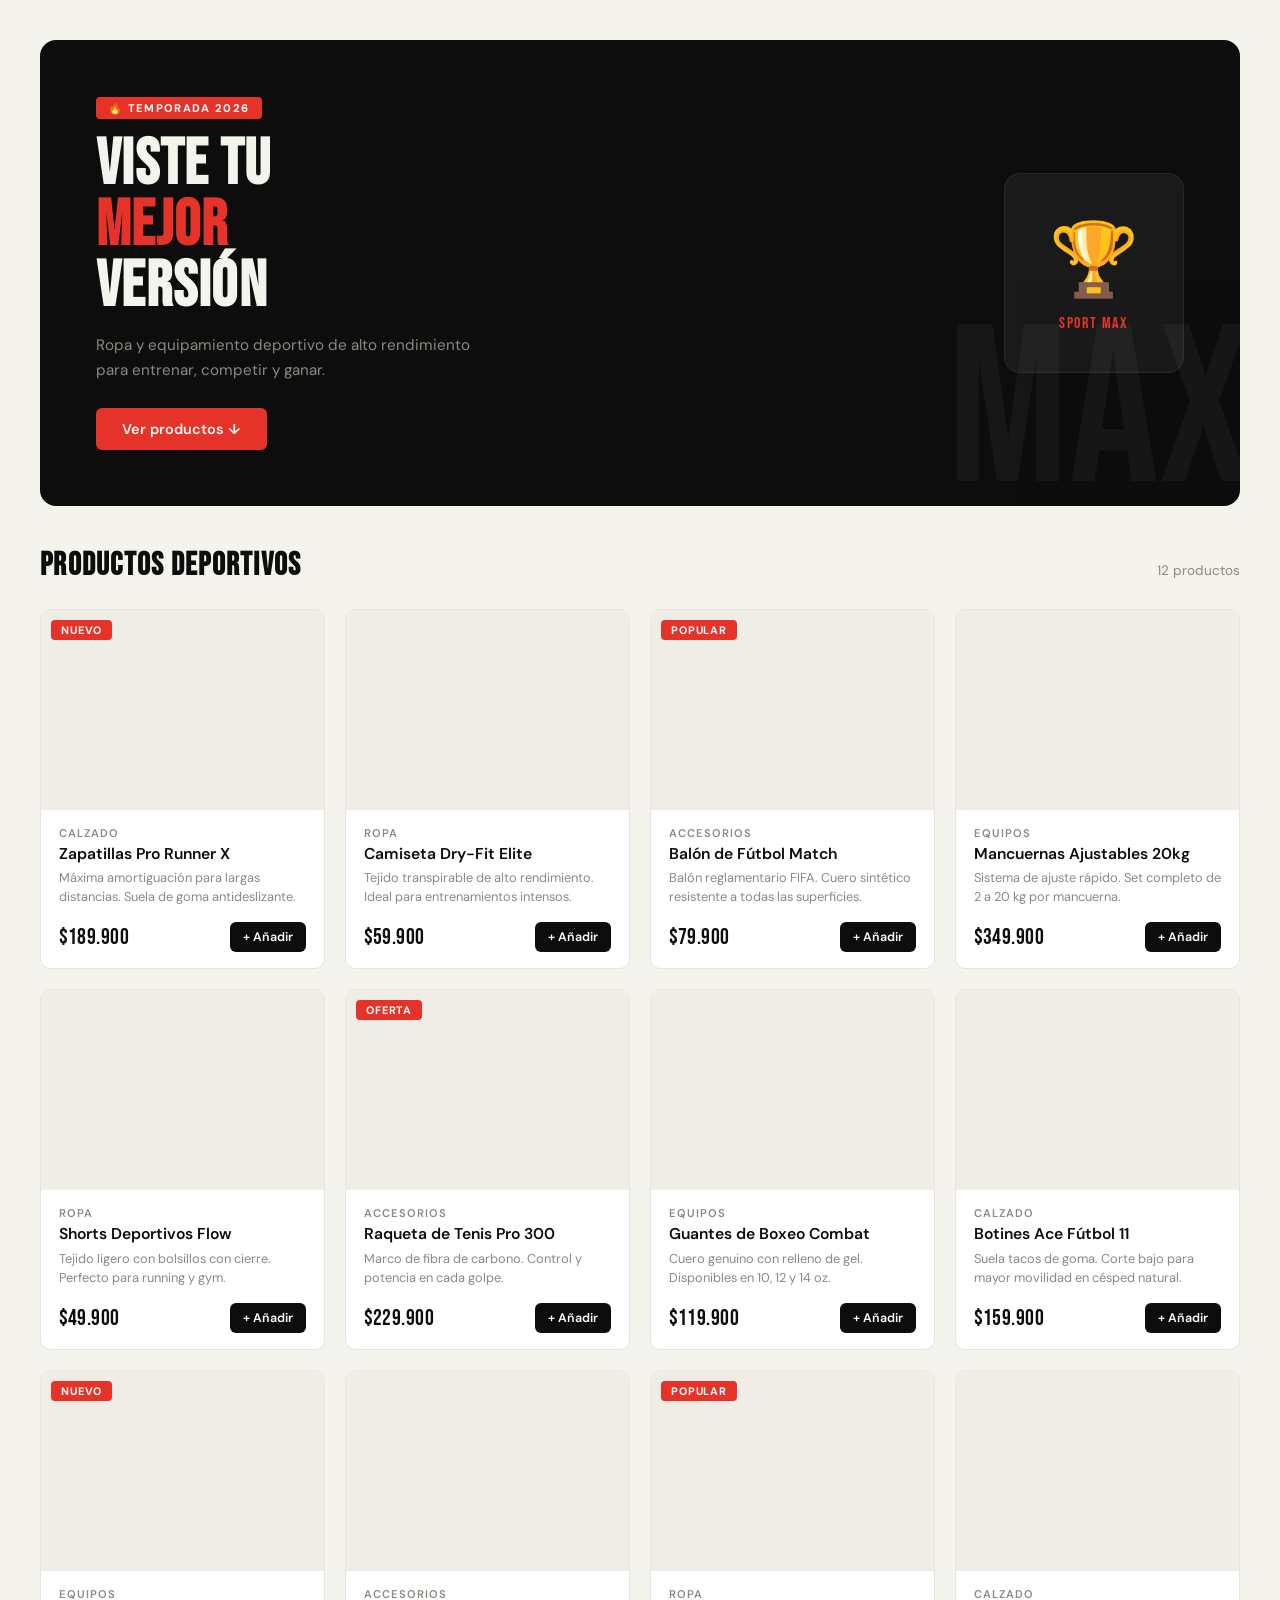
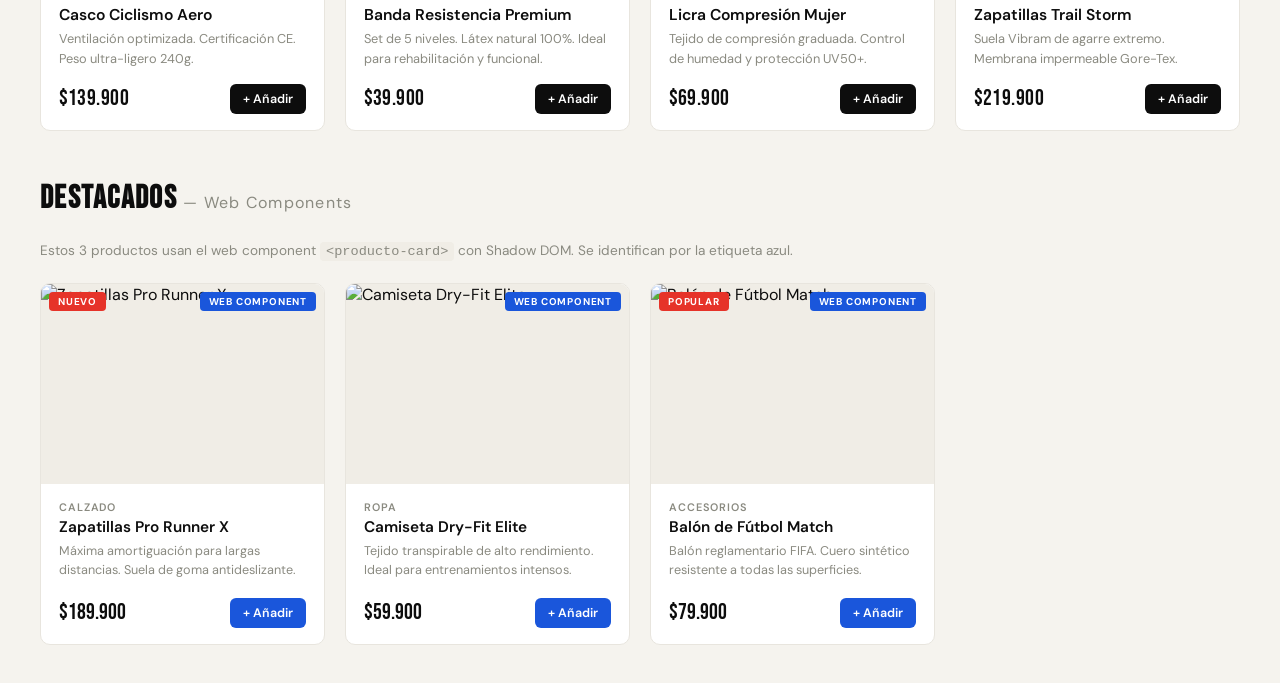
==== sportmax/sportmax/index.html @ 660e4b26 "agregue archivos probados y con errores corregidos" ====
<!DOCTYPE html>
<html lang="es">
<head>
  <meta charset="UTF-8">
  <meta name="viewport" content="width=device-width, initial-scale=1.0">
  <title>SportMax — Tienda Deportiva</title>
  <link rel="stylesheet" href="css/styles.css">
</head>

<body>

  <!-- header: se carga desde components/header.html -->
  <div id="contenedor-header"></div>

  <div class="page-wrapper">

    <!-- sidebar: se carga desde components/sidebar.html -->
    <div id="contenedor-sidebar"></div>

    <main class="main-content">

      <section class="hero">
        <div class="hero-content">
          <span class="hero-badge">🔥 Temporada 2026</span>
          <h1>Viste Tu<br><em>Mejor</em><br>Versión</h1>
          <p>Ropa y equipamiento deportivo de alto rendimiento para entrenar, competir y ganar.</p>
          <a class="btn-primary" href="#productos">Ver productos ↓</a>
        </div>
        <div class="hero-card">
          <div class="hero-emoji-big">🏆</div>
          <div class="hero-tag">SPORT MAX</div>
        </div>
      </section>

      <!-- productos renderizados con el template -->
      <section id="productos">
        <div class="section-header">
          <h2 class="section-title">Productos Deportivos</h2>
          <span class="products-count" id="conteoProductos">Cargando...</span>
        </div>
        <div class="products-grid" id="gridProductos"></div>
      </section>

      <!-- productos renderizados con el web component -->
      <section style="margin-top: 3rem;">
        <div class="section-header">
          <h2 class="section-title">
            Destacados
            <span style="font-size:1rem;font-family:var(--font-body);color:var(--color-gray);font-weight:400;">
              — Web Components
            </span>
          </h2>
        </div>
        <p style="font-size:0.85rem;color:var(--color-gray);margin-bottom:1.5rem;">
          Estos 3 productos usan el web component
          <code style="background:#f0ede6;padding:2px 6px;border-radius:4px;">&lt;producto-card&gt;</code>
          con Shadow DOM. Se identifican por la etiqueta azul.
        </p>
        <div class="products-grid" id="gridWebComponents"></div>
      </section>

    </main>
  </div>

  <!-- footer: se carga desde components/footer.html -->
  <div id="contenedor-footer"></div>

  <div class="toast" id="toast"></div>

  <!-- template de producto, no se muestra en pantalla -->
  <template id="productoTemplate">
    <div class="product-card">
      <div class="product-img">
        <img src="" alt="" loading="lazy">
        <div class="product-img-fallback">📦</div>
        <span class="product-badge"></span>
      </div>
      <div class="product-info">
        <div class="product-cat"></div>
        <h3 class="product-name"></h3>
        <p class="product-desc"></p>
        <div class="product-footer">
          <span class="product-price"></span>
          <button class="btn-add">+ Añadir</button>
        </div>
      </div>
    </div>
  </template>

  <script src="js/producto-card.js"></script>
  <script src="js/main.js"></script>
  <script src="header.html"></script>
  <script src="sidebar.html"></script>
  <script src="footer.html"></script>

</body>
</html>
---- sportmax/sportmax/css/styles.css ----
@import url('https://fonts.googleapis.com/css2?family=Bebas+Neue&family=DM+Sans:wght@300;400;500;600&display=swap');

/* variables globales */
:root {
  --color-primary:      #e63329;
  --color-primary-dark: #b52820;
  --color-black:        #0d0d0d;
  --color-white:        #f5f3ee;
  --color-gray:         #8a8a80;
  --color-gray-light:   #e8e5de;
  --color-gray-mid:     #c5c2bc;
  --color-card:         #ffffff;
  --color-body-bg:      #f5f3ee;
  --color-nav-bg:       #0d0d0d;
  --color-sidebar-bg:   #161616;

  --font-display: 'Bebas Neue', sans-serif;
  --font-body:    'DM Sans', sans-serif;

  --radius-sm: 6px;
  --radius-md: 10px;
  --radius-lg: 16px;
  --shadow-card: 0 4px 24px rgba(0, 0, 0, 0.08);

  --sidebar-width: 220px;
  --header-height: 64px;
}

*, *::before, *::after {
  box-sizing: border-box;
  margin: 0;
  padding: 0;
}

body {
  font-family: var(--font-body);
  background: var(--color-body-bg);
  color: var(--color-black);
  min-height: 100vh;
  display: flex;
  flex-direction: column;
}

/* header */
.site-header {
  background: var(--color-nav-bg);
  color: var(--color-white);
  height: var(--header-height);
  display: flex;
  align-items: center;
  justify-content: space-between;
  padding: 0 2rem;
  position: sticky;
  top: 0;
  z-index: 100;
}

.header-logo {
  font-family: var(--font-display);
  font-size: 1.9rem;
  letter-spacing: 0.06em;
  color: var(--color-white);
  text-decoration: none;
}

.header-logo span {
  color: var(--color-primary);
}

.header-nav {
  display: flex;
  gap: 2rem;
  list-style: none;
}

.header-nav li a {
  color: var(--color-gray-mid);
  text-decoration: none;
  font-size: 0.82rem;
  font-weight: 500;
  letter-spacing: 0.07em;
  text-transform: uppercase;
  transition: color 0.2s;
}

.header-nav li a:hover {
  color: var(--color-white);
}

.header-actions {
  display: flex;
  align-items: center;
  gap: 1rem;
}

.btn-cart {
  background: var(--color-primary);
  color: white;
  border: none;
  border-radius: var(--radius-sm);
  padding: 8px 16px;
  font-family: var(--font-body);
  font-weight: 600;
  font-size: 0.85rem;
  cursor: pointer;
  display: flex;
  align-items: center;
  gap: 6px;
  transition: background 0.2s;
}

.btn-cart:hover {
  background: var(--color-primary-dark);
}

.btn-login-link {
  color: var(--color-gray-mid);
  font-size: 0.82rem;
  font-weight: 500;
  letter-spacing: 0.06em;
  text-transform: uppercase;
  text-decoration: none;
  transition: color 0.2s;
}

.btn-login-link:hover {
  color: var(--color-white);
}

/* layout */
.page-wrapper {
  display: flex;
  flex: 1;
}

/* sidebar */
.site-sidebar {
  width: var(--sidebar-width);
  background: var(--color-sidebar-bg);
  color: var(--color-white);
  padding: 2rem 0;
  flex-shrink: 0;
  min-height: calc(100vh - var(--header-height));
}

.sidebar-title {
  font-family: var(--font-display);
  font-size: 0.75rem;
  letter-spacing: 0.15em;
  color: var(--color-gray);
  text-transform: uppercase;
  padding: 0 1.5rem;
  margin-bottom: 0.8rem;
}

.sidebar-menu {
  list-style: none;
}

.sidebar-menu li a {
  display: flex;
  align-items: center;
  gap: 10px;
  padding: 0.7rem 1.5rem;
  color: var(--color-gray-mid);
  text-decoration: none;
  font-size: 0.88rem;
  font-weight: 500;
  transition: background 0.15s, color 0.15s;
  border-left: 3px solid transparent;
}

.sidebar-menu li a:hover,
.sidebar-menu li a.active {
  background: rgba(255, 255, 255, 0.06);
  color: var(--color-white);
  border-left-color: var(--color-primary);
}

.sidebar-icon {
  font-size: 1rem;
  width: 20px;
  text-align: center;
}

.sidebar-divider {
  border: none;
  border-top: 1px solid rgba(255, 255, 255, 0.06);
  margin: 1rem 1.5rem;
}

/* contenido principal */
.main-content {
  flex: 1;
  padding: 2.5rem;
  overflow-x: hidden;
}

/* hero */
.hero {
  background: var(--color-black);
  color: var(--color-white);
  border-radius: var(--radius-lg);
  padding: 3.5rem;
  margin-bottom: 2.5rem;
  display: grid;
  grid-template-columns: 1fr auto;
  align-items: center;
  gap: 2rem;
  position: relative;
  overflow: hidden;
}

.hero::before {
  content: 'MAX';
  position: absolute;
  right: -10px;
  bottom: -20px;
  font-family: var(--font-display);
  font-size: 14rem;
  opacity: 0.04;
  color: white;
  pointer-events: none;
  line-height: 1;
}

.hero-badge {
  display: inline-block;
  background: var(--color-primary);
  color: white;
  font-size: 0.7rem;
  font-weight: 700;
  letter-spacing: 0.12em;
  text-transform: uppercase;
  padding: 4px 12px;
  border-radius: 4px;
  margin-bottom: 1rem;
}

.hero h1 {
  font-family: var(--font-display);
  font-size: clamp(2.8rem, 5vw, 4.5rem);
  line-height: 0.95;
  letter-spacing: 0.02em;
  margin-bottom: 1rem;
}

.hero h1 em {
  font-style: normal;
  color: var(--color-primary);
}

.hero p {
  color: var(--color-gray);
  font-size: 0.95rem;
  line-height: 1.65;
  max-width: 400px;
  margin-bottom: 1.5rem;
}

.btn-primary {
  background: var(--color-primary);
  color: white;
  border: none;
  border-radius: var(--radius-sm);
  padding: 12px 26px;
  font-family: var(--font-body);
  font-weight: 600;
  font-size: 0.9rem;
  cursor: pointer;
  transition: background 0.2s, transform 0.15s;
  text-decoration: none;
  display: inline-block;
}

.btn-primary:hover {
  background: var(--color-primary-dark);
  transform: translateY(-1px);
}

.hero-card {
  width: 180px;
  height: 200px;
  border-radius: var(--radius-lg);
  background: #1a1a1a;
  border: 1px solid rgba(255, 255, 255, 0.06);
  display: flex;
  flex-direction: column;
  align-items: center;
  justify-content: center;
  flex-shrink: 0;
}

.hero-emoji-big {
  font-size: 4.5rem;
  margin-bottom: 0.5rem;
}

.hero-tag {
  font-family: var(--font-display);
  font-size: 1rem;
  color: var(--color-primary);
  letter-spacing: 0.1em;
}

/* seccion productos */
.section-header {
  display: flex;
  justify-content: space-between;
  align-items: baseline;
  margin-bottom: 1.5rem;
}

.section-title {
  font-family: var(--font-display);
  font-size: 2rem;
  letter-spacing: 0.04em;
}

.products-count {
  font-size: 0.85rem;
  color: var(--color-gray);
}

.products-grid {
  display: grid;
  grid-template-columns: repeat(auto-fill, minmax(230px, 1fr));
  gap: 1.25rem;
}

/* tarjeta de producto */
.product-card {
  background: var(--color-card);
  border-radius: var(--radius-md);
  overflow: hidden;
  border: 1px solid var(--color-gray-light);
  transition: transform 0.2s, box-shadow 0.2s;
  display: flex;
  flex-direction: column;
}

.product-card:hover {
  transform: translateY(-4px);
  box-shadow: var(--shadow-card);
}

.product-img {
  height: 200px;
  background: #f0ede6;
  overflow: hidden;
  position: relative;
  display: flex;
  align-items: center;
  justify-content: center;
}

.product-img img {
  width: 100%;
  height: 100%;
  object-fit: cover;
  display: block;
  transition: transform 0.4s ease;
}

.product-card:hover .product-img img {
  transform: scale(1.05);
}

.product-img-fallback {
  font-size: 4.5rem;
  display: none;
  align-items: center;
  justify-content: center;
  width: 100%;
  height: 100%;
}

.product-badge {
  position: absolute;
  top: 10px;
  left: 10px;
  background: var(--color-primary);
  color: white;
  font-size: 0.68rem;
  font-weight: 700;
  letter-spacing: 0.08em;
  text-transform: uppercase;
  padding: 3px 10px;
  border-radius: 4px;
}

.product-info {
  padding: 1rem 1.1rem;
  flex: 1;
  display: flex;
  flex-direction: column;
}

.product-cat {
  font-size: 0.7rem;
  font-weight: 600;
  color: var(--color-gray);
  text-transform: uppercase;
  letter-spacing: 0.09em;
  margin-bottom: 4px;
}

.product-name {
  font-size: 0.98rem;
  font-weight: 600;
  color: var(--color-black);
  margin-bottom: 4px;
  line-height: 1.3;
}

.product-desc {
  font-size: 0.8rem;
  color: var(--color-gray);
  line-height: 1.5;
  flex: 1;
  margin-bottom: 1rem;
}

.product-footer {
  display: flex;
  justify-content: space-between;
  align-items: center;
}

.product-price {
  font-family: var(--font-display);
  font-size: 1.4rem;
  color: var(--color-black);
  letter-spacing: 0.02em;
}

.btn-add {
  background: var(--color-black);
  color: white;
  border: none;
  border-radius: var(--radius-sm);
  padding: 7px 13px;
  font-size: 0.78rem;
  font-weight: 600;
  font-family: var(--font-body);
  cursor: pointer;
  transition: background 0.2s;
}

.btn-add:hover {
  background: var(--color-primary);
}

/* footer */
.site-footer {
  background: var(--color-black);
  color: var(--color-gray);
  padding: 2rem 2.5rem;
}

.footer-inner {
  display: flex;
  justify-content: space-between;
  align-items: center;
  flex-wrap: wrap;
  gap: 1rem;
  border-top: 1px solid rgba(255, 255, 255, 0.06);
  padding-top: 1.5rem;
}

.footer-brand {
  font-family: var(--font-display);
  font-size: 1.5rem;
  color: var(--color-white);
  letter-spacing: 0.06em;
}

.footer-brand span {
  color: var(--color-primary);
}

.footer-copy {
  font-size: 0.82rem;
}

.footer-links {
  display: flex;
  gap: 1.5rem;
  list-style: none;
}

.footer-links li a {
  color: var(--color-gray);
  text-decoration: none;
  font-size: 0.82rem;
  transition: color 0.2s;
}

.footer-links li a:hover {
  color: var(--color-white);
}

/* toast */
.toast {
  position: fixed;
  bottom: 2rem;
  right: 2rem;
  background: var(--color-black);
  color: var(--color-white);
  padding: 12px 22px;
  border-radius: var(--radius-sm);
  border-left: 4px solid var(--color-primary);
  font-size: 0.88rem;
  font-weight: 500;
  z-index: 999;
  transform: translateY(100px);
  opacity: 0;
  transition: transform 0.3s ease, opacity 0.3s ease;
  pointer-events: none;
}

.toast.toast--visible {
  transform: translateY(0);
  opacity: 1;
}

/* login */
.login-body {
  background: var(--color-black);
  display: flex;
  align-items: center;
  justify-content: center;
  min-height: 100vh;
  position: relative;
  overflow: hidden;
}

.login-body::before {
  content: 'SM';
  position: absolute;
  font-family: var(--font-display);
  font-size: 30rem;
  color: rgba(255, 255, 255, 0.025);
  pointer-events: none;
  user-select: none;
}

.login-box {
  background: #161616;
  border: 1px solid rgba(255, 255, 255, 0.08);
  border-radius: var(--radius-lg);
  padding: 2.5rem;
  width: 100%;
  max-width: 380px;
  position: relative;
  z-index: 1;
}

.login-logo {
  font-family: var(--font-display);
  font-size: 2.4rem;
  color: var(--color-white);
  letter-spacing: 0.06em;
  text-align: center;
  margin-bottom: 0.3rem;
}

.login-logo span {
  color: var(--color-primary);
}

.login-subtitle {
  text-align: center;
  color: var(--color-gray);
  font-size: 0.85rem;
  margin-bottom: 2rem;
}

.form-group {
  margin-bottom: 1rem;
}

.form-group label {
  display: block;
  font-size: 0.72rem;
  font-weight: 600;
  letter-spacing: 0.09em;
  text-transform: uppercase;
  color: var(--color-gray-mid);
  margin-bottom: 6px;
}

.form-group input {
  width: 100%;
  background: rgba(255, 255, 255, 0.05);
  border: 1px solid rgba(255, 255, 255, 0.1);
  border-radius: var(--radius-sm);
  padding: 11px 14px;
  color: var(--color-white);
  font-family: var(--font-body);
  font-size: 0.95rem;
  outline: none;
  transition: border-color 0.2s;
}

.form-group input:focus {
  border-color: var(--color-primary);
}

.form-group input::placeholder {
  color: rgba(255, 255, 255, 0.18);
}

.btn-login-submit {
  width: 100%;
  background: var(--color-primary);
  color: white;
  border: none;
  border-radius: var(--radius-sm);
  padding: 13px;
  font-family: var(--font-display);
  font-size: 1.2rem;
  letter-spacing: 0.1em;
  cursor: pointer;
  margin-top: 0.75rem;
  transition: background 0.2s;
}

.btn-login-submit:hover {
  background: var(--color-primary-dark);
}

.login-error {
  color: #ff6b6b;
  font-size: 0.82rem;
  text-align: center;
  margin-top: 0.8rem;
  min-height: 1.2rem;
}

.login-hint {
  text-align: center;
  margin-top: 1.5rem;
  font-size: 0.76rem;
  color: rgba(255, 255, 255, 0.18);
  line-height: 1.6;
}

/* responsive */
@media (max-width: 900px) {
  .site-sidebar { display: none; }
  .hero { grid-template-columns: 1fr; }
  .hero-card { display: none; }
}

@media (max-width: 600px) {
  .site-header { padding: 0 1.2rem; }
  .header-nav { display: none; }
  .main-content { padding: 1.5rem 1.2rem; }
}
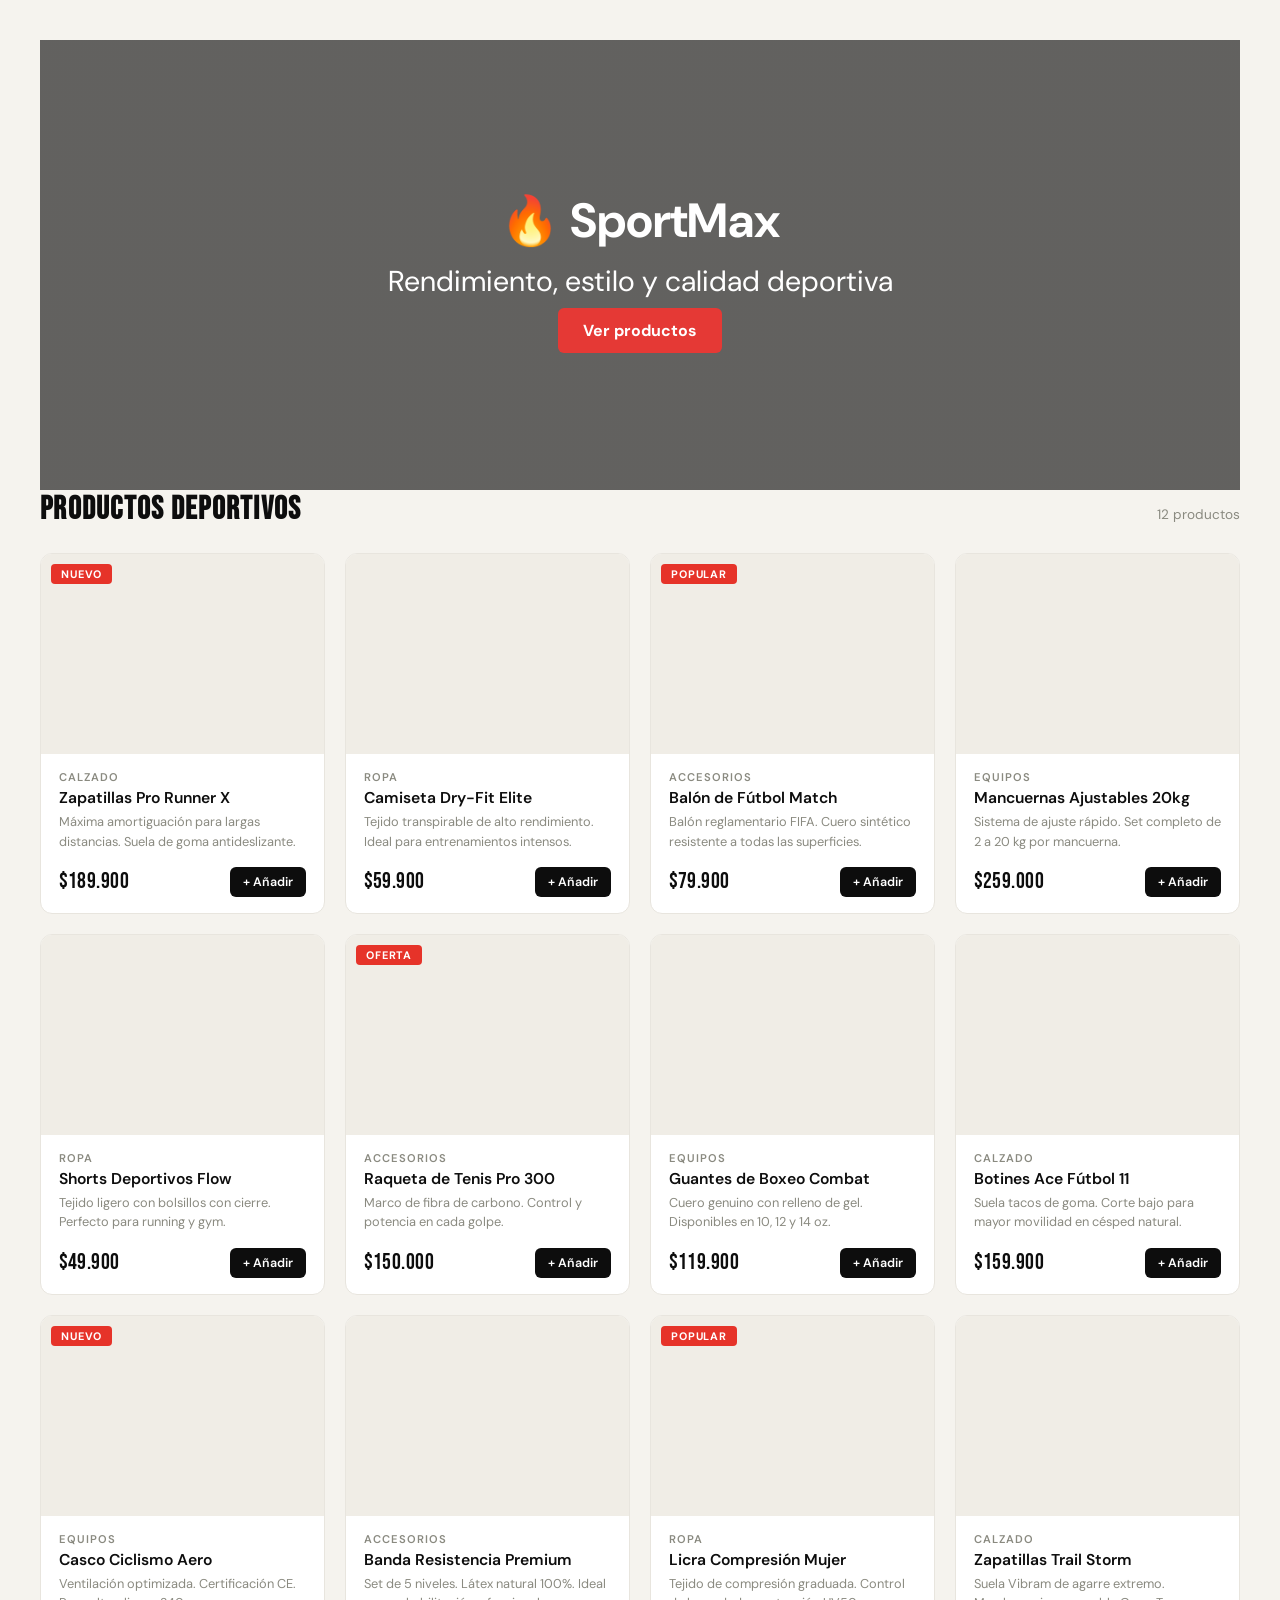
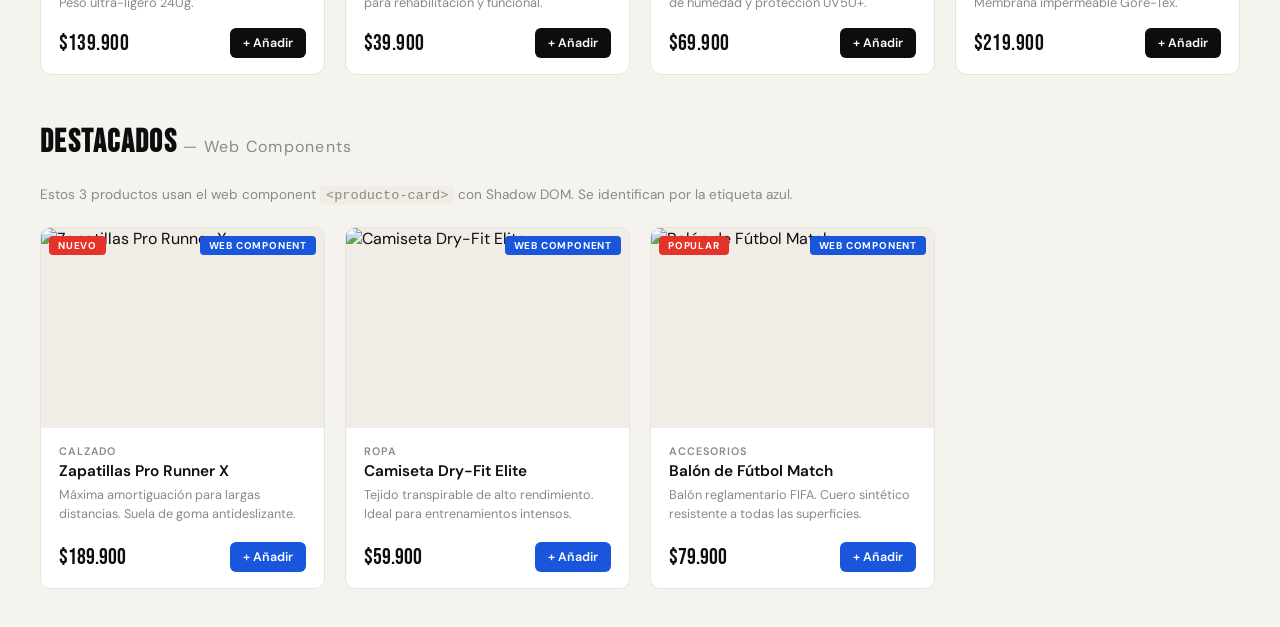
==== commit d3a36063: "Mejora hero, corrige estilos, agrega responsive y optimiza interfaz en SportMax" ====
--- a/sportmax/sportmax/index.html
+++ b/sportmax/sportmax/index.html
@@ -19,18 +19,15 @@
 
     <main class="main-content">
 
-      <section class="hero">
-        <div class="hero-content">
-          <span class="hero-badge">🔥 Temporada 2026</span>
-          <h1>Viste Tu<br><em>Mejor</em><br>Versión</h1>
-          <p>Ropa y equipamiento deportivo de alto rendimiento para entrenar, competir y ganar.</p>
-          <a class="btn-primary" href="#productos">Ver productos ↓</a>
-        </div>
-        <div class="hero-card">
-          <div class="hero-emoji-big">🏆</div>
-          <div class="hero-tag">SPORT MAX</div>
-        </div>
-      </section>
+     <section class="hero">
+
+<div class="hero-content">
+<h1>🔥 SportMax</h1>
+<p>Rendimiento, estilo y calidad deportiva</p>
+<a href="#productos" class="btn-hero">Ver productos</a>
+</div>
+
+</section>
 
       <!-- productos renderizados con el template -->
       <section id="productos">
--- a/sportmax/sportmax/css/styles.css
+++ b/sportmax/sportmax/css/styles.css
@@ -197,65 +197,51 @@
 }
 
 /* hero */
-.hero {
-  background: var(--color-black);
-  color: var(--color-white);
-  border-radius: var(--radius-lg);
-  padding: 3.5rem;
-  margin-bottom: 2.5rem;
-  display: grid;
-  grid-template-columns: 1fr auto;
-  align-items: center;
-  gap: 2rem;
-  position: relative;
-  overflow: hidden;
-}
-
-.hero::before {
-  content: 'MAX';
-  position: absolute;
-  right: -10px;
-  bottom: -20px;
-  font-family: var(--font-display);
-  font-size: 14rem;
-  opacity: 0.04;
-  color: white;
-  pointer-events: none;
-  line-height: 1;
-}
-
-.hero-badge {
-  display: inline-block;
-  background: var(--color-primary);
-  color: white;
-  font-size: 0.7rem;
-  font-weight: 700;
-  letter-spacing: 0.12em;
-  text-transform: uppercase;
-  padding: 4px 12px;
-  border-radius: 4px;
-  margin-bottom: 1rem;
-}
-
-.hero h1 {
-  font-family: var(--font-display);
-  font-size: clamp(2.8rem, 5vw, 4.5rem);
-  line-height: 0.95;
-  letter-spacing: 0.02em;
-  margin-bottom: 1rem;
-}
-
-.hero h1 em {
-  font-style: normal;
-  color: var(--color-primary);
-}
-
-.hero p {
-  color: var(--color-gray);
-  font-size: 0.95rem;
-  line-height: 1.65;
-  max-width: 400px;
-  margin-bottom: 1.5rem;
+.hero{
+height: 50vh;
+display: flex;
+align-items: center;
+justify-content: center;
+
+background-image: 
+linear-gradient(rgba(0,0,0,0.6), rgba(0,0,0,0.6)),
+url("https://images.unsplash.com/photo-1546519638-68e109498ffc");
+
+background-size: cover;
+background-position: center;
+background-repeat: no-repeat;
+
+color: white;
+text-align: center;
+}
+
+.hero-content{
+max-width: 600px;
+padding: 20px;
+}
+
+.hero h1{
+font-size: 3rem;
+margin-bottom: 10px;
+}
+
+.hero p{
+font-size: 1.8rem;
+margin-bottom: 20px;
+}
+
+.btn-hero{
+background: #e53935;
+color: white;
+padding: 12px 25px;
+border-radius: 6px;
+text-decoration: none;
+font-weight: bold;
+transition: 0.3s;
+}
+
+.btn-hero:hover{
+background: #b71c1c;
 }
 
 .btn-primary {
@@ -658,3 +644,13 @@
   .header-nav { display: none; }
   .main-content { padding: 1.5rem 1.2rem; }
 }
+.product-card{
+border-radius:12px;
+overflow:hidden;
+transition:0.3s;
+}
+
+.product-card:hover{
+transform:translateY(-5px);
+box-shadow:0 10px 25px rgba(0,0,0,0.2);
+}
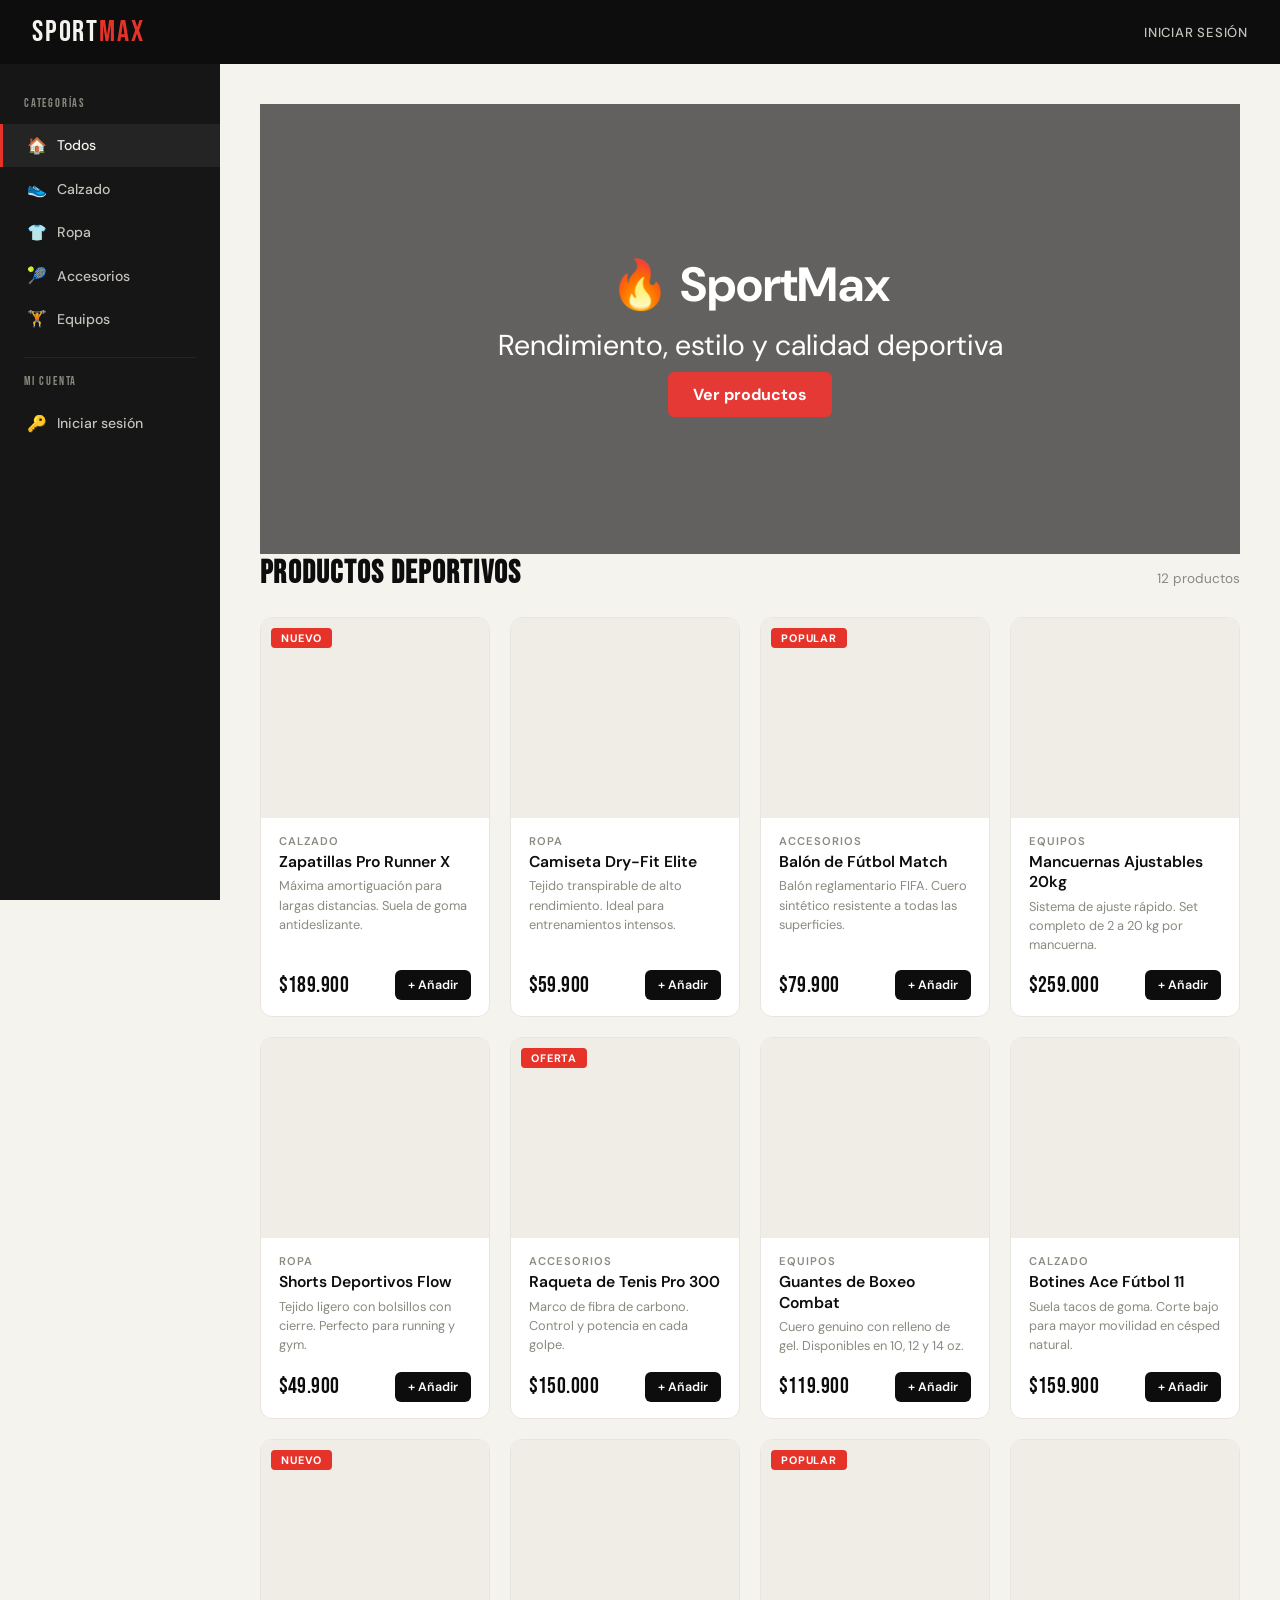
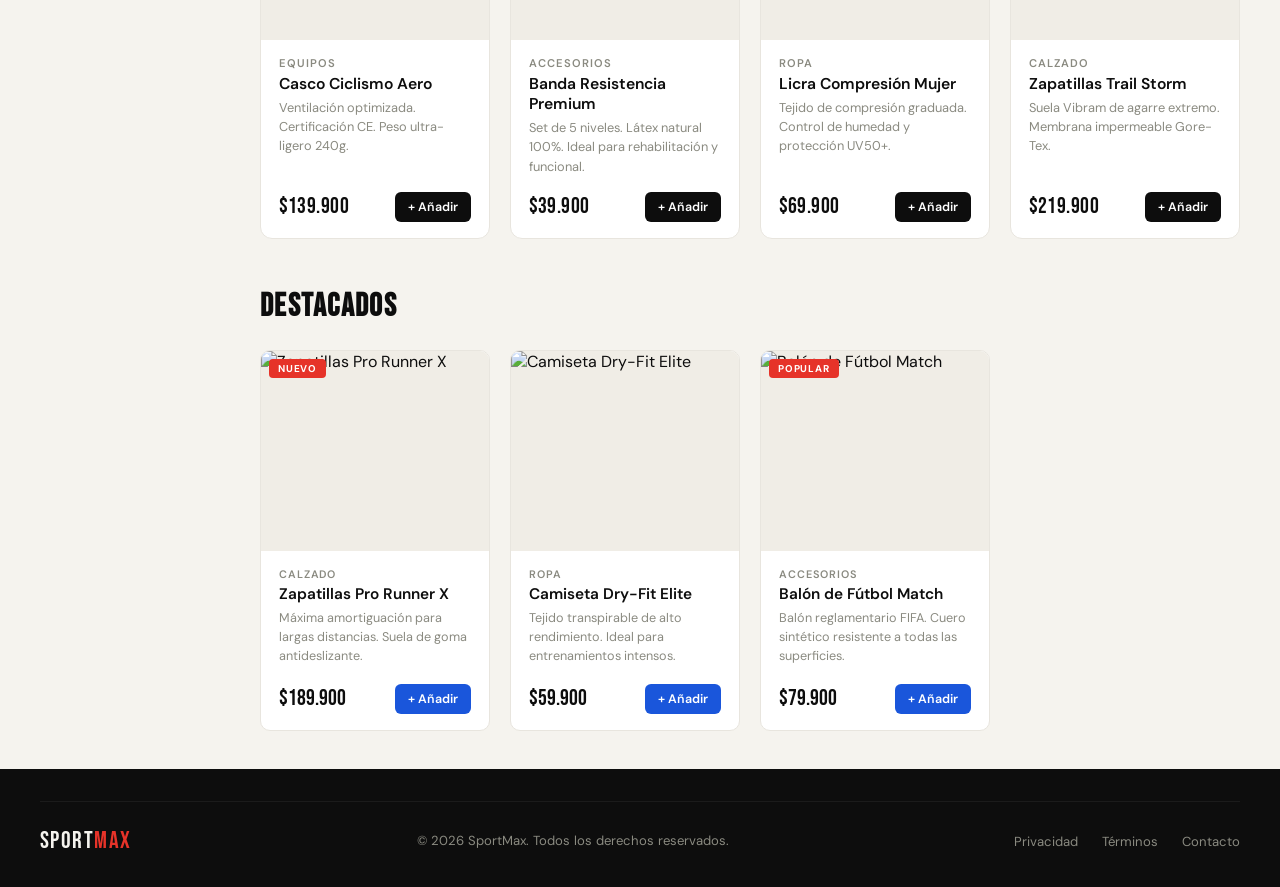
==== commit cd191268: "fix: correcciones parcial - rutas componentes, login y etiqueta Web Component - Corregir rutas de fe" ====
--- a/sportmax/sportmax/index.html
+++ b/sportmax/sportmax/index.html
@@ -44,14 +44,14 @@
           <h2 class="section-title">
             Destacados
             <span style="font-size:1rem;font-family:var(--font-body);color:var(--color-gray);font-weight:400;">
-              — Web Components
+            
             </span>
           </h2>
         </div>
         <p style="font-size:0.85rem;color:var(--color-gray);margin-bottom:1.5rem;">
-          Estos 3 productos usan el web component
-          <code style="background:#f0ede6;padding:2px 6px;border-radius:4px;">&lt;producto-card&gt;</code>
-          con Shadow DOM. Se identifican por la etiqueta azul.
+        
+        
+        
         </p>
         <div class="products-grid" id="gridWebComponents"></div>
       </section>
